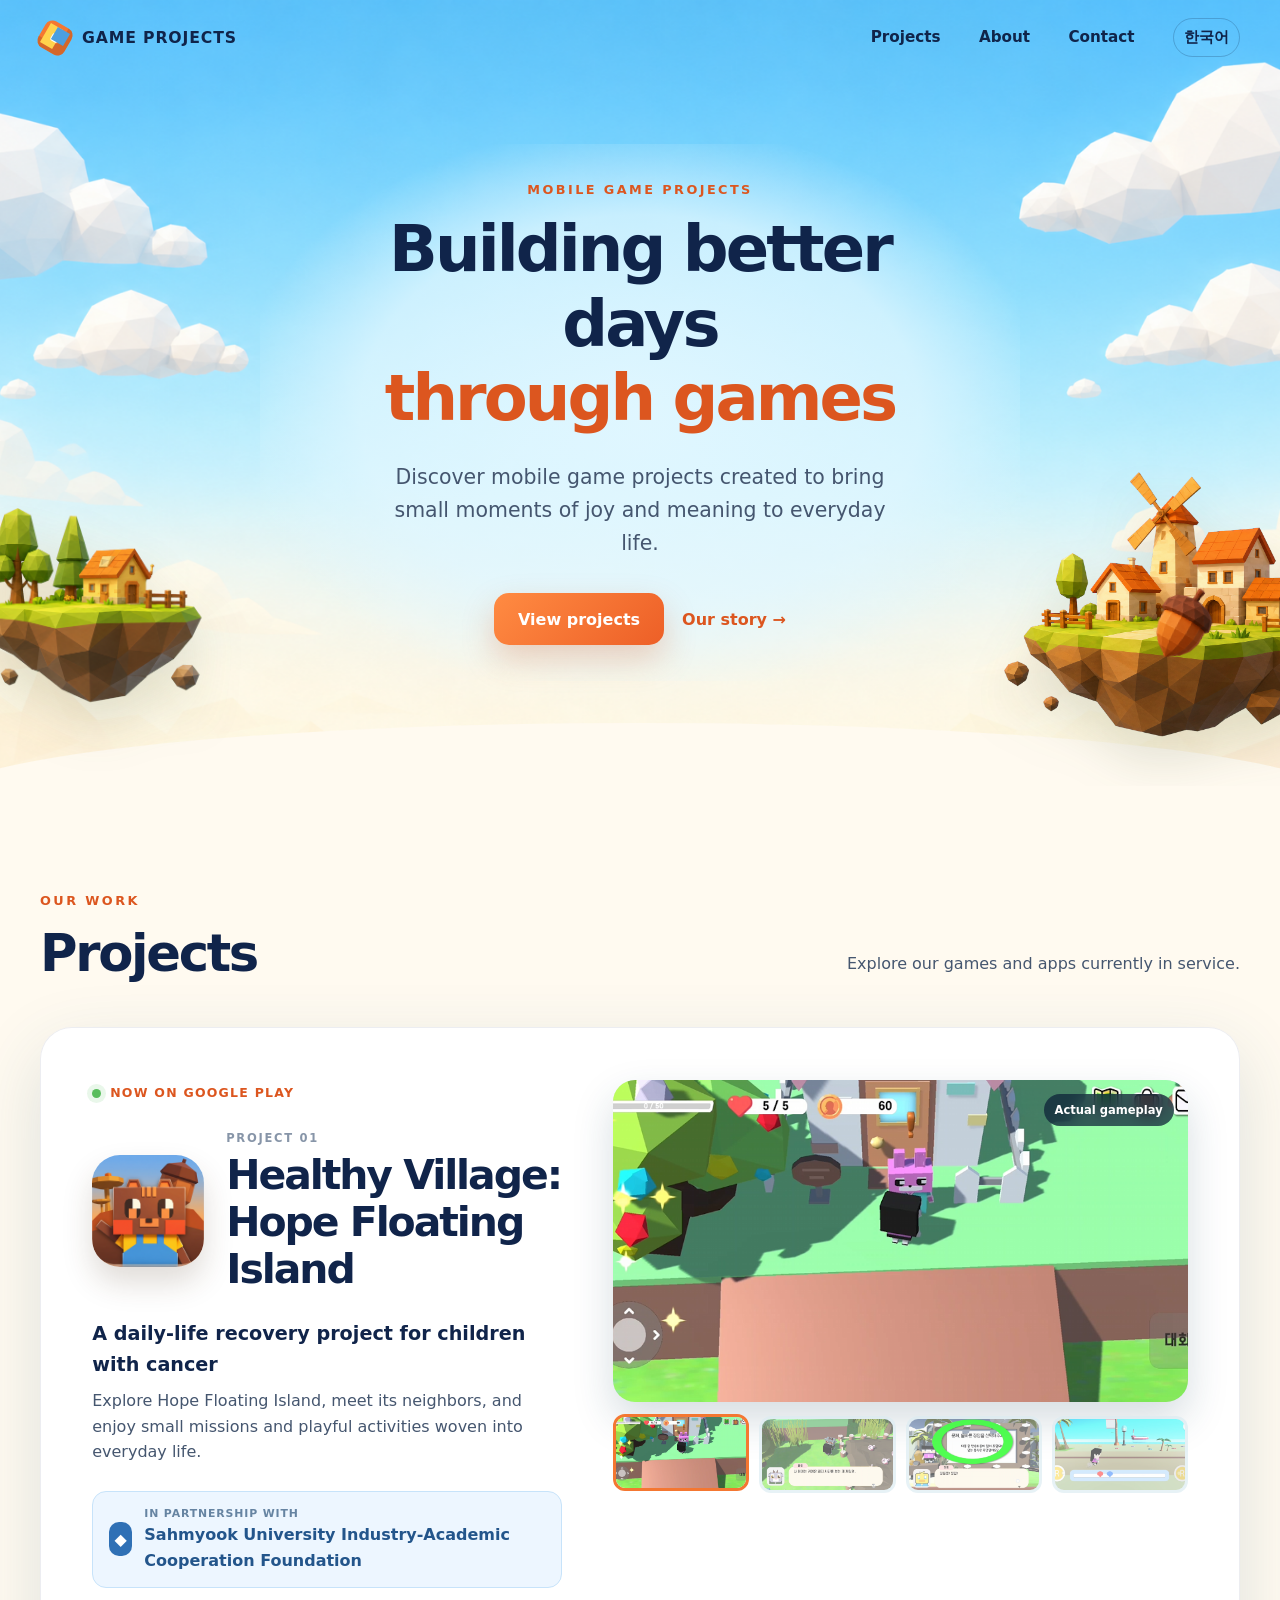
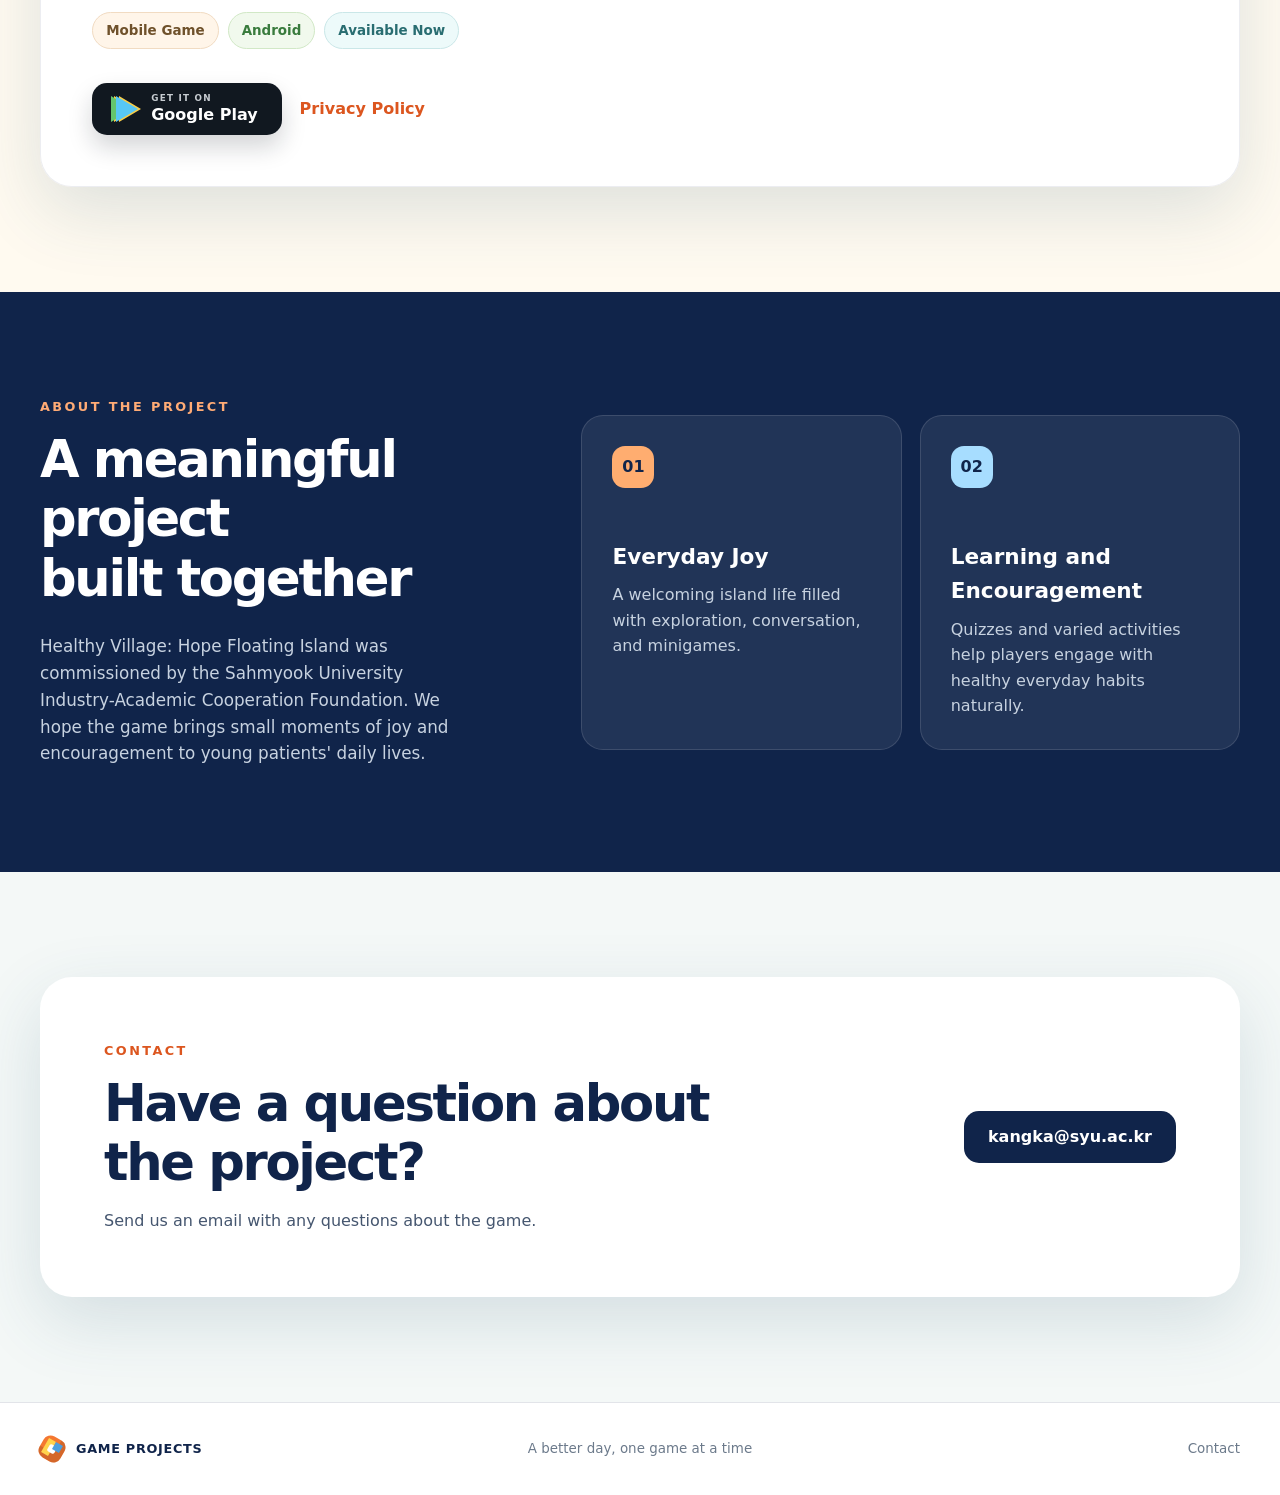
==== en/index.html @ 5c79d9a4 "Add English site and localized privacy policies" ====
<!doctype html>
<html lang="en">
<head>
  <meta charset="utf-8">
  <meta name="viewport" content="width=device-width, initial-scale=1">
  <meta name="description" content="Discover mobile game projects designed to bring small moments of joy and meaning to everyday life.">
  <meta name="theme-color" content="#9edcff">
  <meta property="og:type" content="website">
  <meta property="og:title" content="Game Projects">
  <meta property="og:description" content="A better day, one game at a time">
  <meta property="og:image" content="https://taeon44.github.io/assets/images/healthy-village/screenshot-03.jpg">
  <title>Game Projects</title>
  <link rel="canonical" href="https://taeon44.github.io/en/">
  <link rel="alternate" hreflang="ko" href="https://taeon44.github.io/ko/">
  <link rel="alternate" hreflang="en" href="https://taeon44.github.io/en/">
  <link rel="alternate" hreflang="x-default" href="https://taeon44.github.io/ko/">
  <link rel="icon" href="../assets/images/healthy-village/icon.png">
  <link rel="stylesheet" href="../assets/css/style.css">
  <script src="../assets/js/main.js" defer></script>
</head>
<body>
  <a class="skip-link" href="#main">Skip to main content</a>

  <header class="site-header" data-header>
    <div class="container header-inner">
      <a class="brand" href="#top" aria-label="Game Projects home">
        <span class="brand-mark" aria-hidden="true"><i></i></span>
        <span>GAME PROJECTS</span>
      </a>
      <nav class="site-nav" aria-label="Main navigation">
        <a href="#projects">Projects</a>
        <a href="#about">About</a>
        <a href="#contact">Contact</a>
        <a class="language-link" href="../ko/index.html" lang="ko" hreflang="ko" aria-label="한국어로 보기">한국어</a>
      </nav>
    </div>
  </header>

  <main id="main">
    <section class="hero" id="top">
      <img class="hero-scene hero-island-house" src="../assets/images/decor/island-house.png" alt="" aria-hidden="true" fetchpriority="high">
      <img class="hero-scene hero-island-village" src="../assets/images/decor/island-village.png" alt="" aria-hidden="true" fetchpriority="high">
      <img class="hero-scene hero-acorn" src="../assets/images/decor/acorn.png" alt="" aria-hidden="true">
      <div class="container hero-grid">
        <div class="hero-copy reveal">
          <p class="eyebrow">MOBILE GAME PROJECTS</p>
          <h1>Building better days<br><em>through games</em></h1>
          <p class="hero-description">Discover mobile game projects created to bring small moments of joy and meaning to everyday life.</p>
          <div class="hero-actions">
            <a class="button button-primary" href="#projects">View projects</a>
            <a class="text-link" href="#about">Our story <span aria-hidden="true">→</span></a>
          </div>
        </div>
      </div>
    </section>

    <section class="projects section" id="projects">
      <div class="container">
        <div class="section-heading reveal">
          <div>
            <p class="eyebrow">OUR WORK</p>
            <h2>Projects</h2>
          </div>
          <p>Explore our games and apps currently in service.</p>
        </div>

        <div class="projects-grid">
          <article class="project-card reveal" aria-labelledby="healthy-village-title">
            <div class="project-content">
              <div class="project-kicker">
                <span class="status-dot" aria-hidden="true"></span>
                NOW ON GOOGLE PLAY
              </div>
              <div class="project-title-row">
                <img src="../assets/images/healthy-village/icon.png" alt="" width="112" height="112">
                <div>
                  <p class="project-number">PROJECT 01</p>
                  <h3 id="healthy-village-title">Healthy Village:<br>Hope Floating Island</h3>
                </div>
              </div>
              <p class="project-summary">A daily-life recovery project for children with cancer</p>
              <p class="project-description">Explore Hope Floating Island, meet its neighbors, and enjoy small missions and playful activities woven into everyday life.</p>

              <div class="partner-badge">
                <span class="partner-icon" aria-hidden="true">◆</span>
                <span><small>IN PARTNERSHIP WITH</small>Sahmyook University Industry-Academic Cooperation Foundation</span>
              </div>

              <ul class="project-tags" aria-label="Game information">
                <li>Mobile Game</li>
                <li>Android</li>
                <li>Available Now</li>
              </ul>

              <div class="project-actions">
                <a class="button play-button" href="https://play.google.com/store/apps/details?id=com.Loheldi.HealthVillige&amp;hl=en" target="_blank" rel="noopener noreferrer">
                  <span class="play-mark" aria-hidden="true"></span>
                  <span><small>GET IT ON</small>Google Play</span>
                </a>
                <a class="privacy-link" href="../privacy/healthy-village-privacy-policy-en.html">Privacy Policy</a>
              </div>
            </div>

            <div class="project-gallery" data-gallery>
              <div class="gallery-main">
                <img src="../assets/images/healthy-village/screenshot-01.jpg" alt="Exploring Hope Floating Island" data-gallery-main>
                <span>Actual gameplay</span>
              </div>
              <div class="gallery-thumbs" aria-label="Choose a gameplay screenshot">
                <button class="gallery-thumb is-active" type="button" data-src="../assets/images/healthy-village/screenshot-01.jpg" data-alt="Exploring Hope Floating Island" aria-label="View exploration screenshot" aria-pressed="true">
                  <img src="../assets/images/healthy-village/screenshot-01.jpg" alt="">
                </button>
                <button class="gallery-thumb" type="button" data-src="../assets/images/healthy-village/screenshot-02.jpg" data-alt="Talking with a neighbor on the island" aria-label="View conversation screenshot" aria-pressed="false">
                  <img src="../assets/images/healthy-village/screenshot-02.jpg" alt="">
                </button>
                <button class="gallery-thumb" type="button" data-src="../assets/images/healthy-village/screenshot-04.jpg" data-alt="Taking part in a health quiz" aria-label="View quiz screenshot" aria-pressed="false">
                  <img src="../assets/images/healthy-village/screenshot-04.jpg" alt="">
                </button>
                <button class="gallery-thumb" type="button" data-src="../assets/images/healthy-village/screenshot-07.jpg" data-alt="Playing a beach running minigame" aria-label="View minigame screenshot" aria-pressed="false">
                  <img src="../assets/images/healthy-village/screenshot-07.jpg" alt="">
                </button>
              </div>
            </div>
          </article>
        </div>
      </div>
    </section>

    <section class="about section" id="about">
      <div class="container about-grid">
        <div class="about-copy reveal">
          <p class="eyebrow">ABOUT THE PROJECT</p>
          <h2>A meaningful project<br>built together</h2>
          <p>Healthy Village: Hope Floating Island was commissioned by the Sahmyook University Industry-Academic Cooperation Foundation. We hope the game brings small moments of joy and encouragement to young patients' daily lives.</p>
        </div>
        <div class="about-cards reveal">
          <article>
            <span>01</span>
            <h3>Everyday Joy</h3>
            <p>A welcoming island life filled with exploration, conversation, and minigames.</p>
          </article>
          <article>
            <span>02</span>
            <h3>Learning and Encouragement</h3>
            <p>Quizzes and varied activities help players engage with healthy everyday habits naturally.</p>
          </article>
        </div>
      </div>
    </section>

    <section class="contact section" id="contact">
      <div class="container contact-card reveal">
        <div>
          <p class="eyebrow">CONTACT</p>
          <h2>Have a question about the project?</h2>
          <p>Send us an email with any questions about the game.</p>
        </div>
        <a class="button button-dark" href="mailto:kangka@syu.ac.kr">kangka@syu.ac.kr</a>
      </div>
    </section>
  </main>

  <footer class="site-footer">
    <div class="container footer-inner">
      <a class="brand brand-footer" href="#top">
        <span class="brand-mark" aria-hidden="true"><i></i></span>
        <span>GAME PROJECTS</span>
      </a>
      <p>A better day, one game at a time</p>
      <nav aria-label="Footer navigation">
        <a href="mailto:kangka@syu.ac.kr">Contact</a>
      </nav>
    </div>
  </footer>
</body>
</html>
---- assets/css/style.css ----
:root {
  --ink: #10244a;
  --ink-soft: #45566f;
  --sky: #9edcff;
  --sky-light: #eaf8ff;
  --cream: #fffaf0;
  --paper: #ffffff;
  --orange: #f47731;
  --orange-deep: #dc561f;
  --green: #65a74b;
  --line: rgba(16, 36, 74, 0.12);
  --shadow: 0 24px 70px rgba(46, 92, 118, 0.16);
  --radius-lg: 32px;
  --radius-md: 22px;
  --container: 1200px;
}

* {
  box-sizing: border-box;
}

html {
  scroll-behavior: smooth;
  scroll-padding-top: 92px;
}

body {
  margin: 0;
  color: var(--ink);
  background: var(--cream);
  font-family: Pretendard, "Noto Sans KR", "Apple SD Gothic Neo", Inter, system-ui, sans-serif;
  line-height: 1.6;
  word-break: keep-all;
  -webkit-font-smoothing: antialiased;
}

body::selection {
  color: white;
  background: var(--orange);
}

img {
  display: block;
  max-width: 100%;
}

a {
  color: inherit;
  text-decoration: none;
}

button,
a {
  -webkit-tap-highlight-color: transparent;
  touch-action: manipulation;
}

button,
input,
textarea {
  font: inherit;
}

.container {
  width: min(calc(100% - 40px), var(--container));
  margin-inline: auto;
}

.skip-link {
  position: fixed;
  top: 12px;
  left: 12px;
  z-index: 1000;
  padding: 10px 16px;
  color: white;
  background: var(--ink);
  border-radius: 10px;
  transform: translateY(-150%);
}

.skip-link:focus {
  transform: translateY(0);
}

.site-header {
  position: fixed;
  inset: 0 0 auto;
  z-index: 100;
  height: 76px;
  border-bottom: 1px solid transparent;
  transition: background 180ms ease, border-color 180ms ease, box-shadow 180ms ease;
}

.site-header.is-scrolled {
  background: rgba(255, 255, 255, 0.86);
  border-color: var(--line);
  box-shadow: 0 8px 30px rgba(34, 71, 94, 0.08);
  backdrop-filter: blur(18px);
}

.header-inner {
  display: flex;
  align-items: center;
  justify-content: space-between;
  height: 100%;
}

.brand {
  display: inline-flex;
  gap: 12px;
  align-items: center;
  color: var(--ink);
  font-size: 0.98rem;
  font-weight: 900;
  letter-spacing: 0.055em;
}

.brand-mark {
  position: relative;
  width: 30px;
  height: 30px;
  background: var(--orange);
  border-radius: 8px;
  box-shadow: inset -8px -9px 0 rgba(131, 61, 26, 0.28);
  transform: rotate(30deg);
}

.brand-mark::before,
.brand-mark::after,
.brand-mark i {
  content: "";
  position: absolute;
  background: #ffd34d;
}

.brand-mark::before {
  inset: 4px 12px 4px 4px;
}

.brand-mark::after {
  inset: 4px 4px 12px 12px;
  background: #4c9fdf;
}

.brand-mark i {
  width: 8px;
  height: 8px;
  top: 11px;
  left: 11px;
  background: white;
  border-radius: 2px;
}

.site-nav {
  display: flex;
  gap: clamp(20px, 3vw, 42px);
  align-items: center;
  font-size: 0.95rem;
  font-weight: 700;
}

.site-nav a {
  position: relative;
  padding: 8px 0;
}

.site-nav a::after {
  content: "";
  position: absolute;
  left: 0;
  right: 100%;
  bottom: 3px;
  height: 2px;
  background: var(--orange);
  transition: right 180ms ease;
}

.site-nav a:hover::after,
.site-nav a:focus-visible::after {
  right: 0;
}

.site-nav .language-link {
  min-width: 42px;
  padding: 6px 10px;
  text-align: center;
  border: 1px solid rgba(16, 36, 74, 0.22);
  border-radius: 999px;
  transition: color 160ms ease, background 160ms ease, border-color 160ms ease;
}

.site-nav .language-link::after {
  display: none;
}

.site-nav .language-link:hover,
.site-nav .language-link:focus-visible {
  color: white;
  background: var(--ink);
  border-color: var(--ink);
}

.hero {
  position: relative;
  min-height: 720px;
  padding: 144px 0 105px;
  overflow: hidden;
  background: #a9e4ff url("../images/decor/hero-sky.png") center / cover no-repeat;
}

.hero::after {
  content: "";
  position: absolute;
  right: -5%;
  bottom: -92px;
  left: -5%;
  height: 155px;
  background: var(--cream);
  border-radius: 50% 50% 0 0;
}

.hero-grid {
  position: relative;
  z-index: 3;
  display: grid;
  min-height: 450px;
  place-items: center;
}

.hero-copy {
  width: min(100%, 760px);
  padding: 36px 48px;
  text-align: center;
  background: radial-gradient(ellipse at center, rgba(226, 247, 255, 0.94) 0%, rgba(226, 247, 255, 0.72) 52%, transparent 76%);
}

.eyebrow {
  margin: 0 0 12px;
  color: var(--orange-deep);
  font-size: 0.8rem;
  font-weight: 900;
  letter-spacing: 0.19em;
}

.hero h1,
.section h2,
.legal-page h1,
.legal-page h2 {
  margin: 0;
  font-weight: 900;
  line-height: 1.16;
  letter-spacing: -0.045em;
}

.hero h1 {
  max-width: 760px;
  font-size: clamp(3.15rem, 5vw, 5.35rem);
}

.hero h1 em {
  color: var(--orange-deep);
  font-style: normal;
}

.hero-description {
  max-width: 510px;
  margin: 26px auto 0;
  color: var(--ink-soft);
  font-size: clamp(1.05rem, 1.6vw, 1.3rem);
}

.hero-actions,
.project-actions {
  display: flex;
  flex-wrap: wrap;
  gap: 18px;
  align-items: center;
  margin-top: 34px;
}

.hero-actions {
  justify-content: center;
}

.button {
  display: inline-flex;
  align-items: center;
  justify-content: center;
  min-height: 52px;
  padding: 0 24px;
  border-radius: 15px;
  font-weight: 800;
  transition: transform 160ms ease, box-shadow 160ms ease, background 160ms ease;
}

.button:hover,
.button:focus-visible {
  transform: translateY(-2px);
}

.button-primary {
  color: white;
  background: linear-gradient(135deg, #ff8b42, #ed5f27);
  box-shadow: 0 14px 32px rgba(217, 82, 27, 0.25);
}

.text-link,
.privacy-link {
  color: var(--orange-deep);
  font-weight: 800;
  text-decoration: underline;
  text-decoration-color: transparent;
  text-underline-offset: 5px;
  transition: text-decoration-color 160ms ease;
}

.text-link:hover,
.text-link:focus-visible,
.privacy-link:hover,
.privacy-link:focus-visible {
  text-decoration-color: currentColor;
}

.hero-scene {
  position: absolute;
  z-index: 2;
  height: auto;
  pointer-events: none;
  user-select: none;
  filter: drop-shadow(0 26px 24px rgba(57, 79, 42, 0.14));
}

.hero-island-house {
  bottom: 72px;
  left: max(-110px, calc(50% - 820px));
  width: clamp(330px, 31vw, 545px);
}

.hero-island-village {
  right: max(-155px, calc(50% - 880px));
  bottom: 42px;
  width: clamp(420px, 39vw, 680px);
}

.hero-acorn {
  right: clamp(16px, 4vw, 70px);
  bottom: 118px;
  z-index: 2;
  width: clamp(72px, 7vw, 116px);
  transform: rotate(9deg);
}

.section {
  padding: 105px 0;
}

.section-heading {
  display: flex;
  gap: 32px;
  align-items: flex-end;
  justify-content: space-between;
  margin-bottom: 44px;
}

.section-heading h2,
.about-copy h2,
.contact-card h2 {
  font-size: clamp(2.25rem, 4vw, 3.7rem);
}

.section-heading > p {
  margin: 0 0 7px;
  color: var(--ink-soft);
}

.projects {
  position: relative;
}

.projects-grid {
  display: grid;
  grid-template-columns: repeat(auto-fit, minmax(min(100%, 520px), 1fr));
  gap: 28px;
}

.project-card {
  display: grid;
  grid-template-columns: minmax(0, 0.9fr) minmax(360px, 1.1fr);
  gap: clamp(28px, 4vw, 60px);
  padding: clamp(28px, 4vw, 52px);
  background: rgba(255, 255, 255, 0.94);
  border: 1px solid rgba(16, 36, 74, 0.08);
  border-radius: var(--radius-lg);
  box-shadow: var(--shadow);
}

.projects-grid > .project-card:only-child {
  grid-column: 1 / -1;
}

.project-kicker {
  display: inline-flex;
  gap: 9px;
  align-items: center;
  color: var(--orange-deep);
  font-size: 0.78rem;
  font-weight: 900;
  letter-spacing: 0.1em;
}

.status-dot {
  width: 9px;
  height: 9px;
  background: #58bd5c;
  border-radius: 50%;
  box-shadow: 0 0 0 5px rgba(88, 189, 92, 0.13);
}

.project-title-row {
  display: flex;
  gap: 22px;
  align-items: center;
  margin-top: 24px;
}

.project-title-row img {
  flex: 0 0 auto;
  width: 112px;
  height: 112px;
  border-radius: 25%;
  box-shadow: 0 16px 30px rgba(70, 48, 26, 0.17);
}

.project-number {
  margin: 0 0 4px;
  color: #8795a8;
  font-size: 0.72rem;
  font-weight: 800;
  letter-spacing: 0.15em;
}

.project-card h3 {
  margin: 0;
  font-size: clamp(2rem, 3.2vw, 3.2rem);
  line-height: 1.15;
  letter-spacing: -0.05em;
}

.project-summary {
  margin: 26px 0 8px;
  font-size: 1.2rem;
  font-weight: 800;
}

.project-description {
  margin: 0;
  color: var(--ink-soft);
}

.partner-badge {
  display: flex;
  gap: 12px;
  align-items: center;
  width: fit-content;
  margin-top: 26px;
  padding: 13px 16px;
  color: #23558b;
  background: #edf6ff;
  border: 1px solid #c7e3fa;
  border-radius: 14px;
  font-weight: 800;
}

.partner-badge small {
  display: block;
  color: #6684a2;
  font-size: 0.68rem;
  letter-spacing: 0.08em;
}

.partner-icon {
  display: grid;
  width: 34px;
  height: 34px;
  place-items: center;
  color: white;
  background: #2f70b5;
  border-radius: 10px;
}

.project-tags {
  display: flex;
  flex-wrap: wrap;
  gap: 9px;
  padding: 0;
  margin: 24px 0 0;
  list-style: none;
}

.project-tags li {
  padding: 7px 13px;
  color: #6f512b;
  background: #fff5e9;
  border: 1px solid #f1dbc2;
  border-radius: 999px;
  font-size: 0.84rem;
  font-weight: 700;
}

.project-tags li:nth-child(2) {
  color: #397b3d;
  background: #f1f9ed;
  border-color: #d1e8c6;
}

.project-tags li:nth-child(3) {
  color: #296d71;
  background: #edfafa;
  border-color: #cae7e8;
}

.play-button {
  gap: 13px;
  color: white;
  background: #111820;
  box-shadow: 0 12px 25px rgba(17, 24, 32, 0.18);
}

.play-button small {
  display: block;
  margin-bottom: -3px;
  color: #c8cdd2;
  font-size: 0.55rem;
  font-weight: 600;
  letter-spacing: 0.14em;
}

.play-mark {
  width: 0;
  height: 0;
  border-top: 13px solid transparent;
  border-bottom: 13px solid transparent;
  border-left: 22px solid #57c7f5;
  filter: drop-shadow(-5px 0 0 #64c56d) drop-shadow(3px 0 0 #f9cd47);
}

.project-gallery {
  min-width: 0;
}

.gallery-main {
  position: relative;
  overflow: hidden;
  aspect-ratio: 1.78;
  background: #d9edf4;
  border-radius: var(--radius-md);
  box-shadow: 0 18px 40px rgba(27, 67, 89, 0.18);
}

.gallery-main img {
  width: 100%;
  height: 100%;
  object-fit: cover;
  transition: opacity 150ms ease, transform 400ms ease;
}

.gallery-main:hover img {
  transform: scale(1.015);
}

.gallery-main img.is-changing {
  opacity: 0;
}

.gallery-main span {
  position: absolute;
  top: 14px;
  right: 14px;
  padding: 7px 11px;
  color: white;
  background: rgba(12, 31, 55, 0.72);
  border-radius: 999px;
  font-size: 0.72rem;
  font-weight: 700;
  backdrop-filter: blur(8px);
}

.gallery-thumbs {
  display: grid;
  grid-template-columns: repeat(4, 1fr);
  gap: 10px;
  margin-top: 14px;
}

.gallery-thumb {
  position: relative;
  overflow: hidden;
  aspect-ratio: 1.78;
  padding: 0;
  cursor: pointer;
  background: #dcecf2;
  border: 3px solid transparent;
  border-radius: 12px;
  opacity: 0.68;
  transition: opacity 160ms ease, border-color 160ms ease, transform 160ms ease;
}

.gallery-thumb:hover,
.gallery-thumb:focus-visible,
.gallery-thumb.is-active {
  border-color: var(--orange);
  opacity: 1;
  transform: translateY(-2px);
}

.gallery-thumb img {
  width: 100%;
  height: 100%;
  object-fit: cover;
}

.about {
  overflow: hidden;
  color: white;
  background: var(--ink);
}

.about-grid {
  display: grid;
  grid-template-columns: 0.8fr 1.2fr;
  gap: clamp(50px, 8vw, 110px);
  align-items: center;
}

.about .eyebrow {
  color: #ffab75;
}

.about-copy p:last-child {
  max-width: 480px;
  margin: 25px 0 0;
  color: #c7d2e0;
  font-size: 1.05rem;
}

.about-cards {
  display: grid;
  grid-template-columns: repeat(2, 1fr);
  gap: 18px;
}

.about-cards article {
  min-height: 270px;
  padding: 30px;
  background: rgba(255, 255, 255, 0.075);
  border: 1px solid rgba(255, 255, 255, 0.12);
  border-radius: var(--radius-md);
}

.about-cards span {
  display: inline-flex;
  align-items: center;
  justify-content: center;
  width: 42px;
  height: 42px;
  color: var(--ink);
  background: #ffad70;
  border-radius: 13px;
  font-weight: 900;
}

.about-cards article:nth-child(2) span {
  background: #a7ddff;
}

.about-cards h3 {
  margin: 52px 0 8px;
  font-size: 1.35rem;
}

.about-cards p {
  margin: 0;
  color: #c7d2e0;
}

.contact {
  background: #f4f8f7;
}

.contact-card {
  display: flex;
  gap: 40px;
  align-items: center;
  justify-content: space-between;
  padding: clamp(34px, 5vw, 64px);
  background: white;
  border-radius: var(--radius-lg);
  box-shadow: var(--shadow);
}

.contact-card h2 {
  max-width: 680px;
}

.contact-card p:last-child {
  margin: 15px 0 0;
  color: var(--ink-soft);
}

.button-dark {
  flex: 0 0 auto;
  color: white;
  background: var(--ink);
}

.site-footer {
  padding: 34px 0;
  color: #6c7a8b;
  background: white;
  border-top: 1px solid var(--line);
}

.footer-inner {
  display: grid;
  grid-template-columns: 1fr auto 1fr;
  gap: 26px;
  align-items: center;
  font-size: 0.84rem;
}

.brand-footer {
  font-size: 0.8rem;
}

.brand-footer .brand-mark {
  width: 24px;
  height: 24px;
}

.brand-footer .brand-mark i {
  top: 8px;
  left: 8px;
}

.footer-inner p {
  margin: 0;
  text-align: center;
}

.footer-inner nav {
  display: flex;
  gap: 20px;
  justify-content: flex-end;
}

.footer-inner nav a:hover,
.footer-inner nav a:focus-visible {
  color: var(--ink);
}

.reveal {
  opacity: 0;
  transform: translateY(22px);
  transition: opacity 650ms ease, transform 650ms ease;
}

.reveal.is-visible {
  opacity: 1;
  transform: none;
}

/* Language entry */
.language-entry {
  min-height: 100vh;
  background: #a9e4ff url("../images/decor/hero-sky.png") center / cover no-repeat;
}

.language-entry-main {
  display: grid;
  min-height: 100vh;
  padding: 40px 20px;
  place-items: center;
}

.language-entry-card {
  width: min(100%, 560px);
  padding: clamp(34px, 6vw, 58px);
  text-align: center;
  background: rgba(255, 255, 255, 0.9);
  border: 1px solid rgba(255, 255, 255, 0.72);
  border-radius: var(--radius-lg);
  box-shadow: var(--shadow);
  backdrop-filter: blur(18px);
}

.language-entry-card .brand {
  margin-bottom: 42px;
}

.language-entry-card h1 {
  margin: 0;
  font-size: clamp(2.2rem, 7vw, 3.5rem);
  line-height: 1.2;
  letter-spacing: -0.045em;
}

.language-entry-card > p:not(.eyebrow) {
  margin: 15px 0 0;
  color: var(--ink-soft);
}

.language-entry-actions {
  display: grid;
  grid-template-columns: repeat(2, 1fr);
  gap: 12px;
  margin-top: 32px;
}

@media (max-width: 420px) {
  .language-entry-actions {
    grid-template-columns: 1fr;
  }
}

/* Privacy page */
.legal-body {
  background: #f4f8fb;
}

.legal-hero {
  padding: 142px 0 72px;
  background: linear-gradient(155deg, #dff4ff, #fff8eb);
  border-bottom: 1px solid var(--line);
}

.legal-hero h1 {
  font-size: clamp(2.6rem, 5vw, 4.7rem);
}

.legal-hero p:last-child {
  max-width: 650px;
  margin: 18px 0 0;
  color: var(--ink-soft);
  font-size: 1.08rem;
}

.legal-main {
  padding: 70px 0 110px;
}

.legal-layout {
  display: grid;
  grid-template-columns: 230px minmax(0, 1fr);
  gap: 52px;
  align-items: start;
}

.legal-nav {
  position: sticky;
  top: 105px;
  padding: 22px;
  background: white;
  border: 1px solid var(--line);
  border-radius: 18px;
}

.legal-nav strong {
  display: block;
  margin-bottom: 10px;
}

.legal-nav a {
  display: block;
  padding: 7px 0;
  color: var(--ink-soft);
  font-size: 0.87rem;
}

.legal-nav a:hover,
.legal-nav a:focus-visible {
  color: var(--orange-deep);
}

.legal-document {
  padding: clamp(30px, 5vw, 64px);
  background: white;
  border: 1px solid var(--line);
  border-radius: 24px;
  box-shadow: 0 20px 55px rgba(42, 82, 106, 0.09);
}

.legal-meta {
  display: flex;
  gap: 16px;
  align-items: center;
  padding-bottom: 28px;
  margin-bottom: 34px;
  border-bottom: 1px solid var(--line);
}

.legal-meta img {
  width: 64px;
  height: 64px;
  border-radius: 18px;
}

.legal-meta strong,
.legal-meta span {
  display: block;
}

.legal-meta span {
  color: var(--ink-soft);
  font-size: 0.88rem;
}

.legal-document section {
  scroll-margin-top: 105px;
  padding: 10px 0 26px;
}

.legal-document h2 {
  margin-bottom: 14px;
  font-size: 1.5rem;
  letter-spacing: -0.025em;
}

.legal-document h3 {
  margin: 20px 0 8px;
  font-size: 1.05rem;
}

.legal-document p,
.legal-document li {
  color: #48586d;
}

.legal-document ul,
.legal-document ol {
  padding-left: 1.25rem;
}

.legal-document li + li {
  margin-top: 7px;
}

.legal-callout {
  padding: 20px 22px;
  margin: 20px 0;
  color: #23558b;
  background: #eef7ff;
  border-left: 4px solid #4d9de0;
  border-radius: 10px;
}

.legal-contact {
  display: inline-flex;
  margin-top: 8px;
  color: var(--orange-deep);
  font-weight: 800;
}

@media (max-width: 900px) {
  .hero {
    min-height: 690px;
  }

  .hero-grid,
  .about-grid {
    grid-template-columns: 1fr;
  }

  .hero-copy {
    position: relative;
    z-index: 2;
  }

  .hero-island-house {
    left: -175px;
    width: 410px;
    opacity: 0.72;
  }

  .hero-island-village {
    right: -215px;
    width: 520px;
    opacity: 0.72;
  }

  .about-cards {
    max-width: 680px;
  }

  .project-card {
    grid-template-columns: 1fr;
  }

  .project-content {
    width: min(100%, 680px);
    margin-inline: auto;
    text-align: center;
  }

  .project-title-row {
    justify-content: center;
    text-align: left;
  }

  .project-description {
    max-width: 620px;
    margin-inline: auto;
  }

  .partner-badge {
    margin-inline: auto;
  }

  .project-tags,
  .project-actions {
    justify-content: center;
  }

  .project-gallery {
    width: min(100%, 760px);
    margin-inline: auto;
  }

  .contact-card {
    align-items: flex-start;
    flex-direction: column;
  }

  .legal-layout {
    grid-template-columns: 1fr;
  }

  .legal-nav {
    position: static;
    display: none;
  }
}

@media (max-width: 680px) {
  html {
    scroll-padding-top: 82px;
  }

  .container {
    width: min(calc(100% - 28px), var(--container));
  }

  .site-header {
    height: 68px;
  }

  .brand {
    font-size: 0.78rem;
  }

  .brand-mark {
    width: 25px;
    height: 25px;
  }

  .brand-mark i {
    top: 8px;
    left: 8px;
  }

  .site-nav {
    gap: 12px;
    font-size: 0.78rem;
  }

  .site-nav a:nth-child(2) {
    display: none;
  }

  .site-nav a {
    display: inline-flex;
    align-items: center;
    min-height: 44px;
  }

  .site-nav .language-link {
    min-width: 40px;
    min-height: 36px;
    padding: 5px 9px;
  }

  .hero {
    min-height: 650px;
    padding: 108px 0 74px;
    background-position: center top;
  }

  .hero h1 {
    font-size: clamp(2.45rem, 12.5vw, 3.8rem);
  }

  .hero-grid {
    min-height: 450px;
  }

  .hero-copy {
    padding: 24px 8px;
    background: radial-gradient(ellipse at center, rgba(226, 247, 255, 0.98) 0%, rgba(226, 247, 255, 0.84) 58%, transparent 82%);
  }

  .hero-island-house,
  .hero-acorn {
    display: none;
  }

  .hero-island-village {
    right: -155px;
    bottom: 12px;
    width: 430px;
    opacity: 0.42;
  }

  .section {
    padding: 76px 0;
  }

  .section-heading {
    gap: 16px;
    align-items: center;
    flex-direction: column;
    margin-bottom: 28px;
    text-align: center;
  }

  .section-heading > p {
    margin-bottom: 0;
  }

  .project-card {
    padding: 22px;
    border-radius: 24px;
  }

  .project-content {
    text-align: center;
  }

  .project-title-row {
    align-items: center;
    justify-content: center;
    gap: 16px;
    text-align: left;
  }

  .project-title-row img {
    width: 72px;
    height: 72px;
  }

  .project-card h3 {
    min-width: 0;
    font-size: clamp(1.7rem, 8vw, 2rem);
  }

  .partner-badge {
    width: 100%;
    justify-content: center;
  }

  .project-tags {
    justify-content: center;
  }

  .project-actions {
    gap: 10px;
    align-items: center;
    flex-direction: column;
  }

  .play-button {
    width: 100%;
  }

  .privacy-link {
    display: inline-flex;
    align-items: center;
    min-height: 44px;
  }

  .gallery-thumbs {
    gap: 6px;
  }

  .gallery-thumb {
    border-width: 2px;
    border-radius: 8px;
  }

  .about-cards {
    grid-template-columns: 1fr;
  }

  .about-copy,
  .about-cards article {
    text-align: center;
  }

  .about-copy p:last-child {
    margin-inline: auto;
  }

  .about-cards article {
    min-height: 0;
  }

  .about-cards h3 {
    margin-top: 36px;
  }

  .contact-card {
    align-items: center;
    text-align: center;
  }

  .footer-inner {
    grid-template-columns: 1fr;
    justify-items: center;
  }

  .footer-inner nav {
    justify-content: center;
  }

  .legal-hero {
    padding: 118px 0 58px;
  }

  .legal-main {
    padding: 42px 0 76px;
  }

  .legal-document {
    padding: 26px 20px;
    overflow-wrap: anywhere;
  }
}

@media (max-width: 480px) {
  .site-nav {
    gap: 10px;
  }

  .hero {
    min-height: 620px;
  }

  .hero-description {
    margin-top: 20px;
    font-size: 1rem;
  }

  .hero-actions {
    gap: 10px;
    align-items: stretch;
    flex-direction: column;
    margin-top: 26px;
  }

  .hero-actions .button,
  .hero-actions .text-link {
    width: 100%;
  }

  .hero-actions .text-link {
    display: inline-flex;
    align-items: center;
    justify-content: center;
    min-height: 44px;
  }

  .section-heading h2,
  .about-copy h2,
  .contact-card h2 {
    font-size: clamp(2rem, 10vw, 2.5rem);
  }

  .project-card {
    padding: 20px;
  }

  .project-summary {
    margin-top: 22px;
    font-size: 1.08rem;
  }

  .partner-badge {
    padding: 12px;
    font-size: 0.9rem;
  }

  .gallery-thumbs {
    display: flex;
    gap: 8px;
    padding: 2px 2px 8px;
    margin-inline: -2px;
    overflow-x: auto;
    overscroll-behavior-inline: contain;
    scroll-snap-type: inline mandatory;
  }

  .gallery-thumb {
    flex: 0 0 82px;
    min-height: 46px;
    scroll-snap-align: start;
  }

  .contact-card {
    gap: 28px;
    padding: 30px 22px;
  }

  .contact-card .button {
    width: 100%;
    padding-inline: 14px;
    overflow-wrap: anywhere;
  }

  .legal-meta {
    align-items: flex-start;
  }

  .legal-document h2 {
    font-size: 1.35rem;
  }
}

@media (max-width: 360px) {
  .brand > span:last-child {
    display: none;
  }

  .site-nav {
    gap: 8px;
    font-size: 0.75rem;
  }

  .project-title-row {
    gap: 13px;
  }

  .project-title-row img {
    width: 64px;
    height: 64px;
  }

  .project-card h3 {
    font-size: 1.65rem;
  }
}

@media (prefers-reduced-motion: reduce) {
  *,
  *::before,
  *::after {
    scroll-behavior: auto !important;
    transition-duration: 0.01ms !important;
    animation-duration: 0.01ms !important;
    animation-iteration-count: 1 !important;
  }

  .reveal {
    opacity: 1;
    transform: none;
  }
}
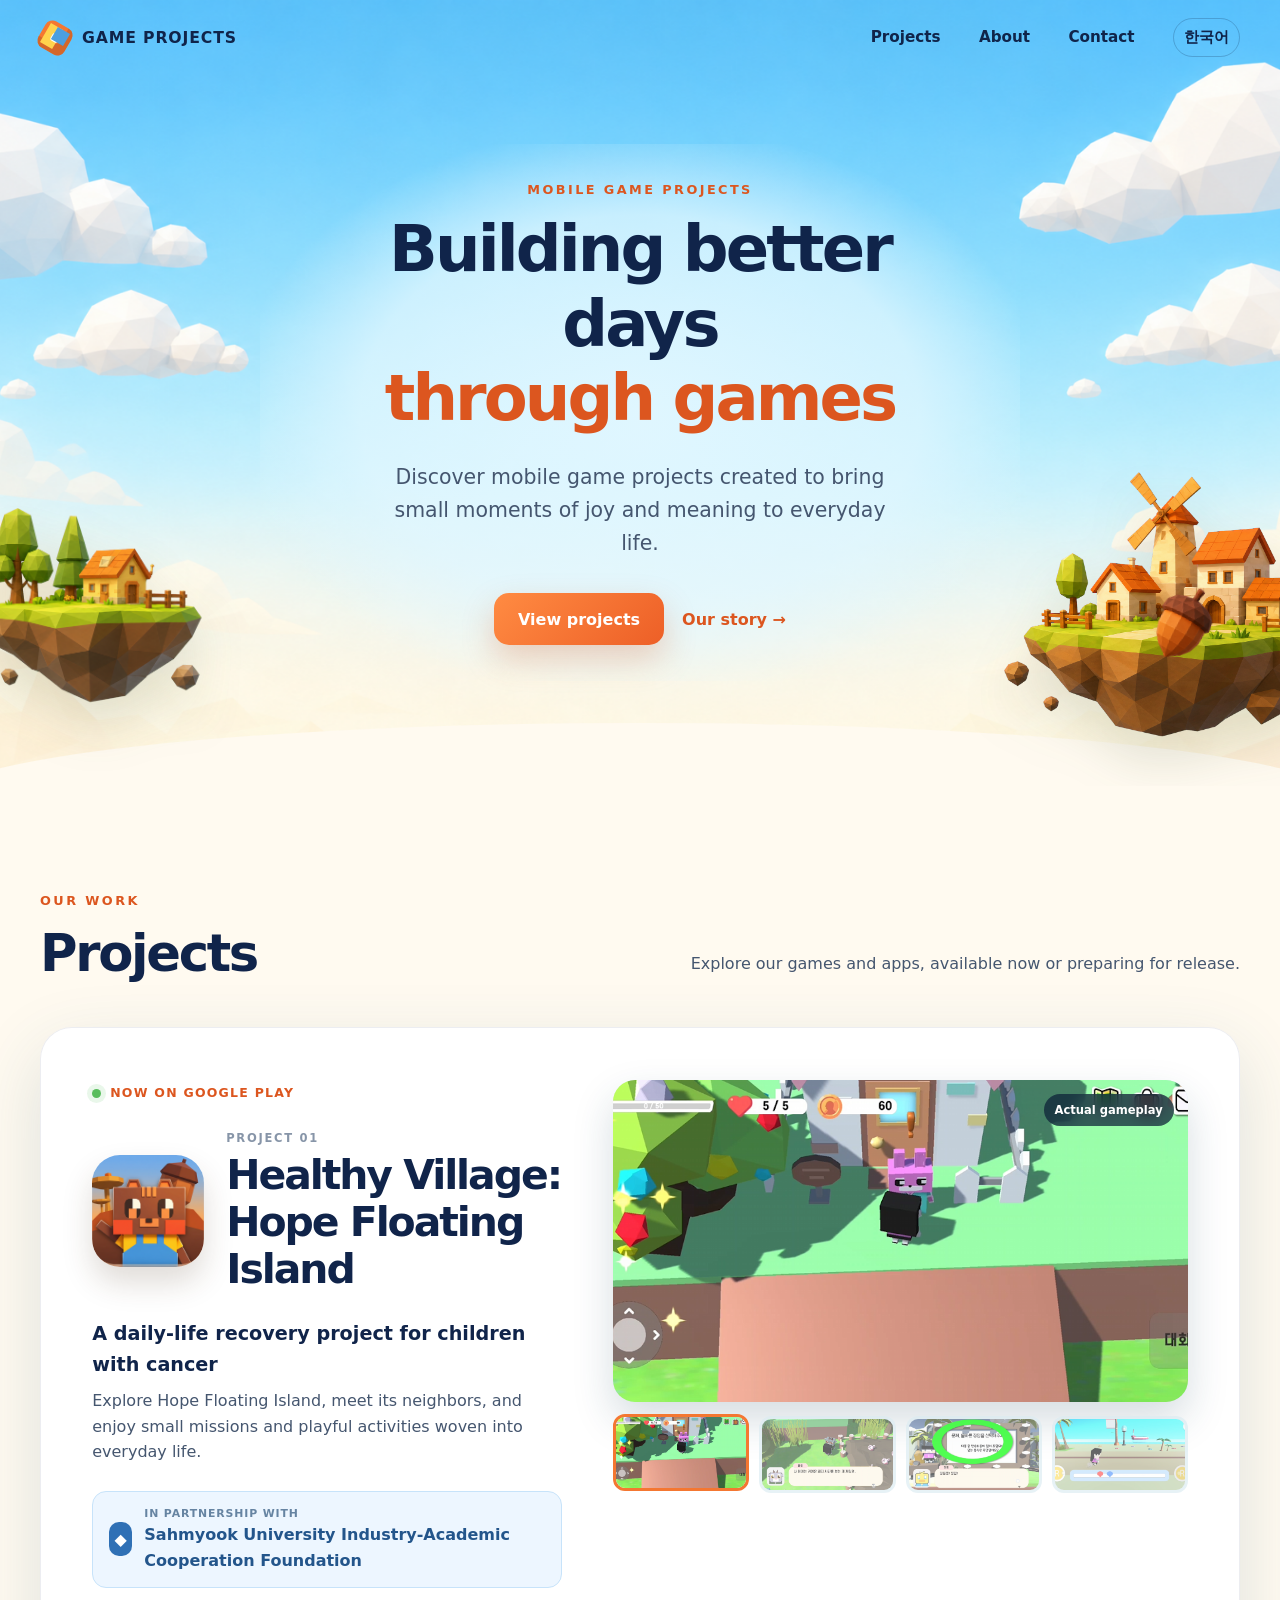
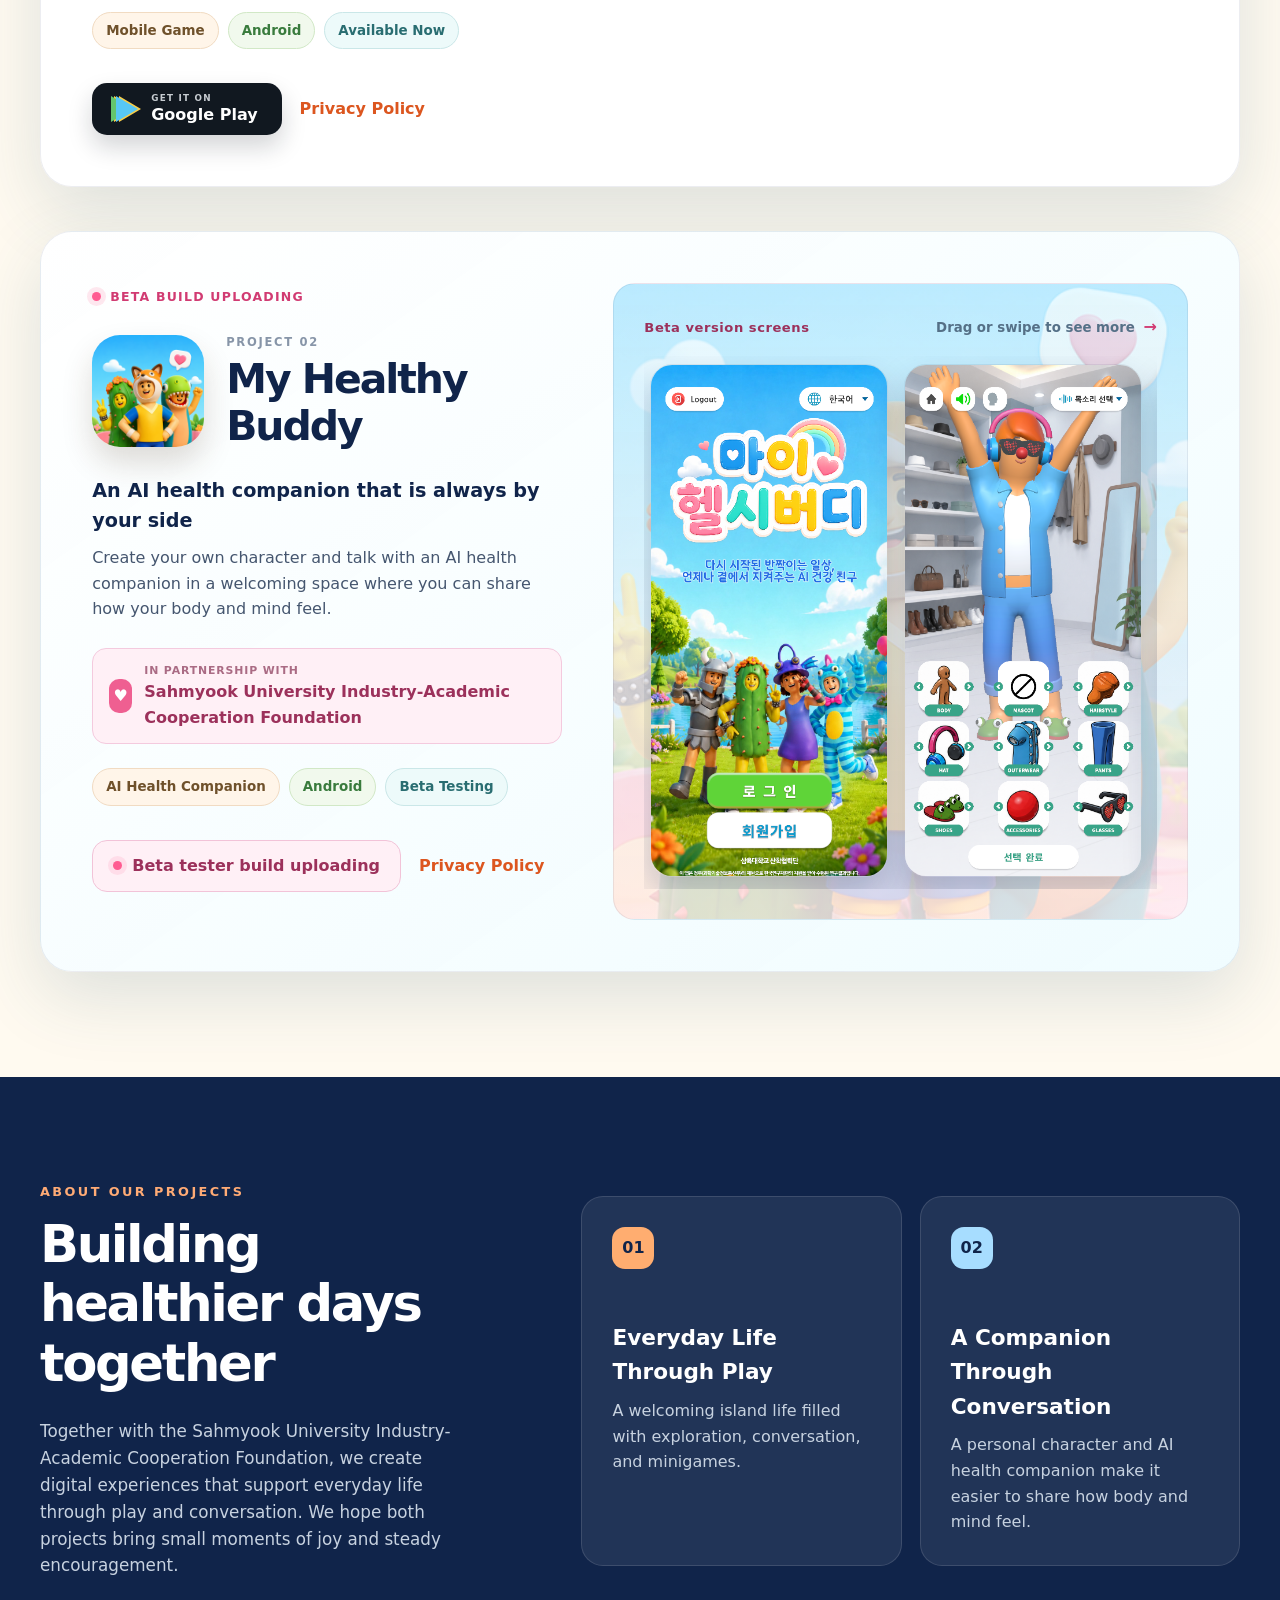
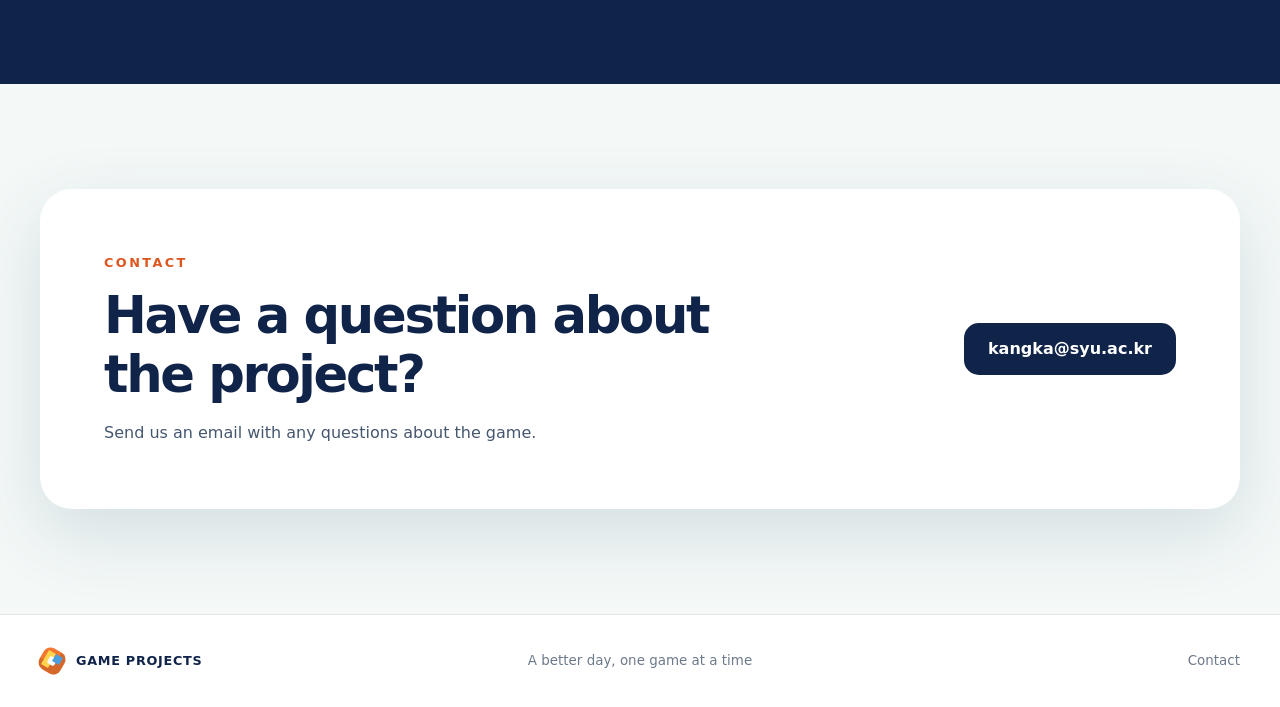
==== commit 11e9c789: "Add My Healthy Buddy project showcase" ====
--- a/en/index.html
+++ b/en/index.html
@@ -61,7 +61,7 @@
             <p class="eyebrow">OUR WORK</p>
             <h2>Projects</h2>
           </div>
-          <p>Explore our games and apps currently in service.</p>
+          <p>Explore our games and apps, available now or preparing for release.</p>
         </div>
 
         <div class="projects-grid">
@@ -122,6 +122,70 @@
               </div>
             </div>
           </article>
+
+          <article class="project-card project-card--buddy reveal" aria-labelledby="healthy-buddy-title">
+            <div class="project-content">
+              <div class="project-kicker project-kicker--beta">
+                <span class="status-dot" aria-hidden="true"></span>
+                BETA BUILD UPLOADING
+              </div>
+              <div class="project-title-row">
+                <img src="../assets/images/my-health-buddy/icon.png" alt="" width="112" height="112">
+                <div>
+                  <p class="project-number">PROJECT 02</p>
+                  <h3 id="healthy-buddy-title">My Healthy<br>Buddy</h3>
+                </div>
+              </div>
+              <p class="project-summary">An AI health companion that is always by your side</p>
+              <p class="project-description">Create your own character and talk with an AI health companion in a welcoming space where you can share how your body and mind feel.</p>
+
+              <div class="partner-badge partner-badge--buddy">
+                <span class="partner-icon" aria-hidden="true">♥</span>
+                <span><small>IN PARTNERSHIP WITH</small>Sahmyook University Industry-Academic Cooperation Foundation</span>
+              </div>
+
+              <ul class="project-tags" aria-label="App information">
+                <li>AI Health Companion</li>
+                <li>Android</li>
+                <li>Beta Testing</li>
+              </ul>
+
+              <div class="project-actions">
+                <span class="beta-label"><span aria-hidden="true"></span>Beta tester build uploading</span>
+                <a class="privacy-link" href="../privacy/my-healthy-buddy-privacy-policy-en.html">Privacy Policy</a>
+              </div>
+            </div>
+
+            <div class="portrait-showcase">
+              <div class="portrait-showcase-heading">
+                <span>Beta version screens</span>
+                <small>Drag or swipe to see more <b aria-hidden="true">→</b></small>
+              </div>
+              <div class="portrait-rail" tabindex="0" role="region" aria-label="My Healthy Buddy app screens. Drag with a mouse or scroll horizontally to browse." data-drag-scroll>
+                <figure class="portrait-shot">
+                  <img src="../assets/images/my-health-buddy/screenshot-01.png" alt="My Healthy Buddy sign-in screen" loading="lazy">
+                </figure>
+                <figure class="portrait-shot">
+                  <img src="../assets/images/my-health-buddy/screenshot-02.png" alt="Customizing a character with outfits and accessories" loading="lazy">
+                </figure>
+                <figure class="portrait-shot">
+                  <img src="../assets/images/my-health-buddy/screenshot-03.png" alt="A character wearing a dinosaur mascot outfit" loading="lazy">
+                </figure>
+                <figure class="portrait-shot">
+                  <img src="../assets/images/my-health-buddy/screenshot-04.png" alt="Customizing a character's appearance and outfit" loading="lazy">
+                </figure>
+                <figure class="portrait-shot">
+                  <img src="../assets/images/my-health-buddy/screenshot-05.png" alt="Talking with the AI health companion" loading="lazy">
+                </figure>
+                <figure class="portrait-shot">
+                  <img src="../assets/images/my-health-buddy/screenshot-06.png" alt="Talking with the AI health companion about physical discomfort" loading="lazy">
+                </figure>
+                <figure class="portrait-shot">
+                  <img src="../assets/images/my-health-buddy/screenshot-07.png" alt="The AI health companion sharing a healthy morning routine" loading="lazy">
+                </figure>
+              </div>
+            </div>
+          </article>
         </div>
       </div>
     </section>
@@ -129,20 +193,20 @@
     <section class="about section" id="about">
       <div class="container about-grid">
         <div class="about-copy reveal">
-          <p class="eyebrow">ABOUT THE PROJECT</p>
-          <h2>A meaningful project<br>built together</h2>
-          <p>Healthy Village: Hope Floating Island was commissioned by the Sahmyook University Industry-Academic Cooperation Foundation. We hope the game brings small moments of joy and encouragement to young patients' daily lives.</p>
+          <p class="eyebrow">ABOUT OUR PROJECTS</p>
+          <h2>Building healthier days<br>together</h2>
+          <p>Together with the Sahmyook University Industry-Academic Cooperation Foundation, we create digital experiences that support everyday life through play and conversation. We hope both projects bring small moments of joy and steady encouragement.</p>
         </div>
         <div class="about-cards reveal">
           <article>
             <span>01</span>
-            <h3>Everyday Joy</h3>
+            <h3>Everyday Life Through Play</h3>
             <p>A welcoming island life filled with exploration, conversation, and minigames.</p>
           </article>
           <article>
             <span>02</span>
-            <h3>Learning and Encouragement</h3>
-            <p>Quizzes and varied activities help players engage with healthy everyday habits naturally.</p>
+            <h3>A Companion Through Conversation</h3>
+            <p>A personal character and AI health companion make it easier to share how body and mind feel.</p>
           </article>
         </div>
       </div>
--- a/assets/css/style.css
+++ b/assets/css/style.css
@@ -379,8 +379,8 @@
 
 .projects-grid {
   display: grid;
-  grid-template-columns: repeat(auto-fit, minmax(min(100%, 520px), 1fr));
-  gap: 28px;
+  grid-template-columns: 1fr;
+  gap: 44px;
 }
 
 .project-card {
@@ -398,6 +398,10 @@
   grid-column: 1 / -1;
 }
 
+.project-card--buddy {
+  background: linear-gradient(145deg, rgba(255, 255, 255, 0.97), rgba(239, 252, 255, 0.94));
+}
+
 .project-kicker {
   display: inline-flex;
   gap: 9px;
@@ -414,6 +418,15 @@
   background: #58bd5c;
   border-radius: 50%;
   box-shadow: 0 0 0 5px rgba(88, 189, 92, 0.13);
+}
+
+.project-kicker--beta {
+  color: #d13b72;
+}
+
+.project-kicker--beta .status-dot {
+  background: #ff5b91;
+  box-shadow: 0 0 0 5px rgba(255, 91, 145, 0.14);
 }
 
 .project-title-row {
@@ -488,6 +501,20 @@
   border-radius: 10px;
 }
 
+.partner-badge--buddy {
+  color: #9c315b;
+  background: #fff0f6;
+  border-color: #f4cade;
+}
+
+.partner-badge--buddy small {
+  color: #aa6b84;
+}
+
+.partner-badge--buddy .partner-icon {
+  background: #ef5f91;
+}
+
 .project-tags {
   display: flex;
   flex-wrap: wrap;
@@ -542,6 +569,28 @@
   border-bottom: 13px solid transparent;
   border-left: 22px solid #57c7f5;
   filter: drop-shadow(-5px 0 0 #64c56d) drop-shadow(3px 0 0 #f9cd47);
+}
+
+.beta-label {
+  display: inline-flex;
+  gap: 10px;
+  align-items: center;
+  min-height: 52px;
+  padding: 0 20px;
+  color: #9c315b;
+  background: #fff0f6;
+  border: 1px solid #f2c3d8;
+  border-radius: 15px;
+  font-weight: 800;
+  text-align: center;
+}
+
+.beta-label > span {
+  width: 9px;
+  height: 9px;
+  background: #ff5b91;
+  border-radius: 50%;
+  box-shadow: 0 0 0 5px rgba(255, 91, 145, 0.13);
 }
 
 .project-gallery {
@@ -619,6 +668,110 @@
   object-fit: cover;
 }
 
+.portrait-showcase {
+  min-width: 0;
+  padding: clamp(18px, 3vw, 30px);
+  background:
+    linear-gradient(rgba(222, 247, 255, 0.78), rgba(255, 241, 246, 0.84)),
+    url("../images/my-health-buddy/feature-graphic.png") center / cover no-repeat;
+  border: 1px solid rgba(16, 36, 74, 0.08);
+  border-radius: var(--radius-md);
+}
+
+.portrait-showcase-heading {
+  display: flex;
+  gap: 16px;
+  align-items: center;
+  justify-content: space-between;
+  margin-bottom: 16px;
+}
+
+.portrait-showcase-heading > span {
+  color: #9c315b;
+  font-size: 0.82rem;
+  font-weight: 900;
+  letter-spacing: 0.04em;
+}
+
+.portrait-showcase-heading small {
+  color: #557087;
+  font-weight: 700;
+}
+
+.portrait-showcase-heading b {
+  display: inline-block;
+  margin-left: 4px;
+  color: #d13b72;
+  font-size: 1rem;
+}
+
+.portrait-rail {
+  display: flex;
+  gap: 16px;
+  padding: 8px 6px 12px;
+  overflow-x: auto;
+  overscroll-behavior-inline: contain;
+  scroll-padding-inline: 6px;
+  scroll-snap-type: inline mandatory;
+  scrollbar-color: rgba(209, 59, 114, 0.48) rgba(255, 255, 255, 0.62);
+  scrollbar-width: thin;
+  cursor: grab;
+  user-select: none;
+}
+
+.portrait-rail.is-dragging,
+.portrait-rail.is-settling {
+  scroll-snap-type: none;
+}
+
+.portrait-rail.is-dragging {
+  cursor: grabbing;
+}
+
+.portrait-rail:focus-visible {
+  outline: 3px solid rgba(209, 59, 114, 0.42);
+  outline-offset: 4px;
+  border-radius: 12px;
+}
+
+.portrait-shot {
+  flex: 0 0 min(78%, 238px);
+  margin: 0;
+  scroll-snap-align: start;
+}
+
+.portrait-shot img {
+  width: 100%;
+  aspect-ratio: 410 / 884;
+  object-fit: cover;
+  border: 1px solid rgba(16, 36, 74, 0.1);
+  border-radius: 22px;
+  box-shadow: 0 18px 35px rgba(16, 36, 74, 0.22);
+  transition: transform 180ms ease, box-shadow 180ms ease;
+  pointer-events: none;
+  user-select: none;
+  -webkit-user-drag: none;
+}
+
+.portrait-shot:hover img {
+  transform: translateY(-4px);
+  box-shadow: 0 24px 42px rgba(16, 36, 74, 0.26);
+}
+
+.portrait-rail::-webkit-scrollbar {
+  height: 8px;
+}
+
+.portrait-rail::-webkit-scrollbar-track {
+  background: rgba(255, 255, 255, 0.62);
+  border-radius: 999px;
+}
+
+.portrait-rail::-webkit-scrollbar-thumb {
+  background: rgba(209, 59, 114, 0.48);
+  border-radius: 999px;
+}
+
 .about {
   overflow: hidden;
   color: white;
@@ -1180,6 +1333,11 @@
     width: 100%;
   }
 
+  .beta-label {
+    width: 100%;
+    justify-content: center;
+  }
+
   .privacy-link {
     display: inline-flex;
     align-items: center;
@@ -1313,6 +1471,20 @@
     scroll-snap-align: start;
   }
 
+  .portrait-showcase {
+    padding: 18px 14px;
+  }
+
+  .portrait-showcase-heading {
+    align-items: flex-start;
+    flex-direction: column;
+    gap: 3px;
+  }
+
+  .portrait-shot {
+    flex-basis: min(82%, 226px);
+  }
+
   .contact-card {
     gap: 28px;
     padding: 30px 22px;
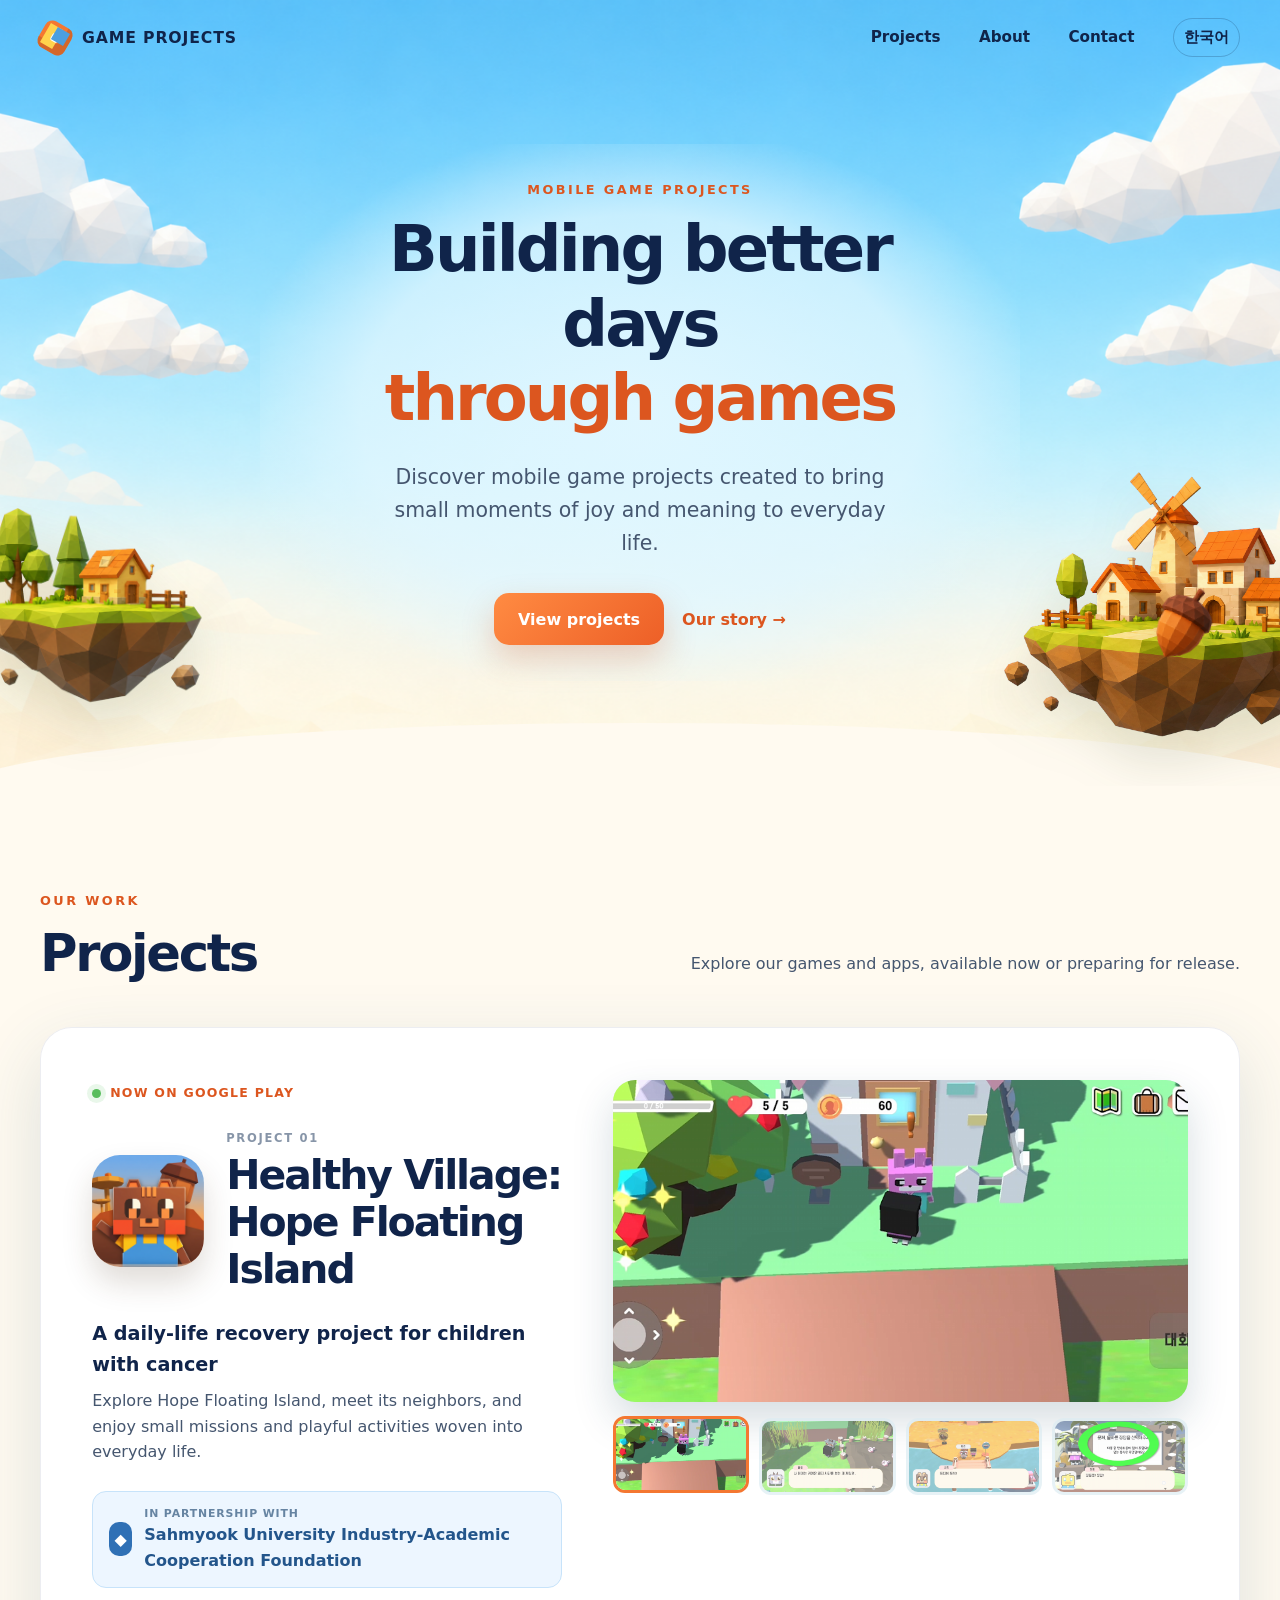
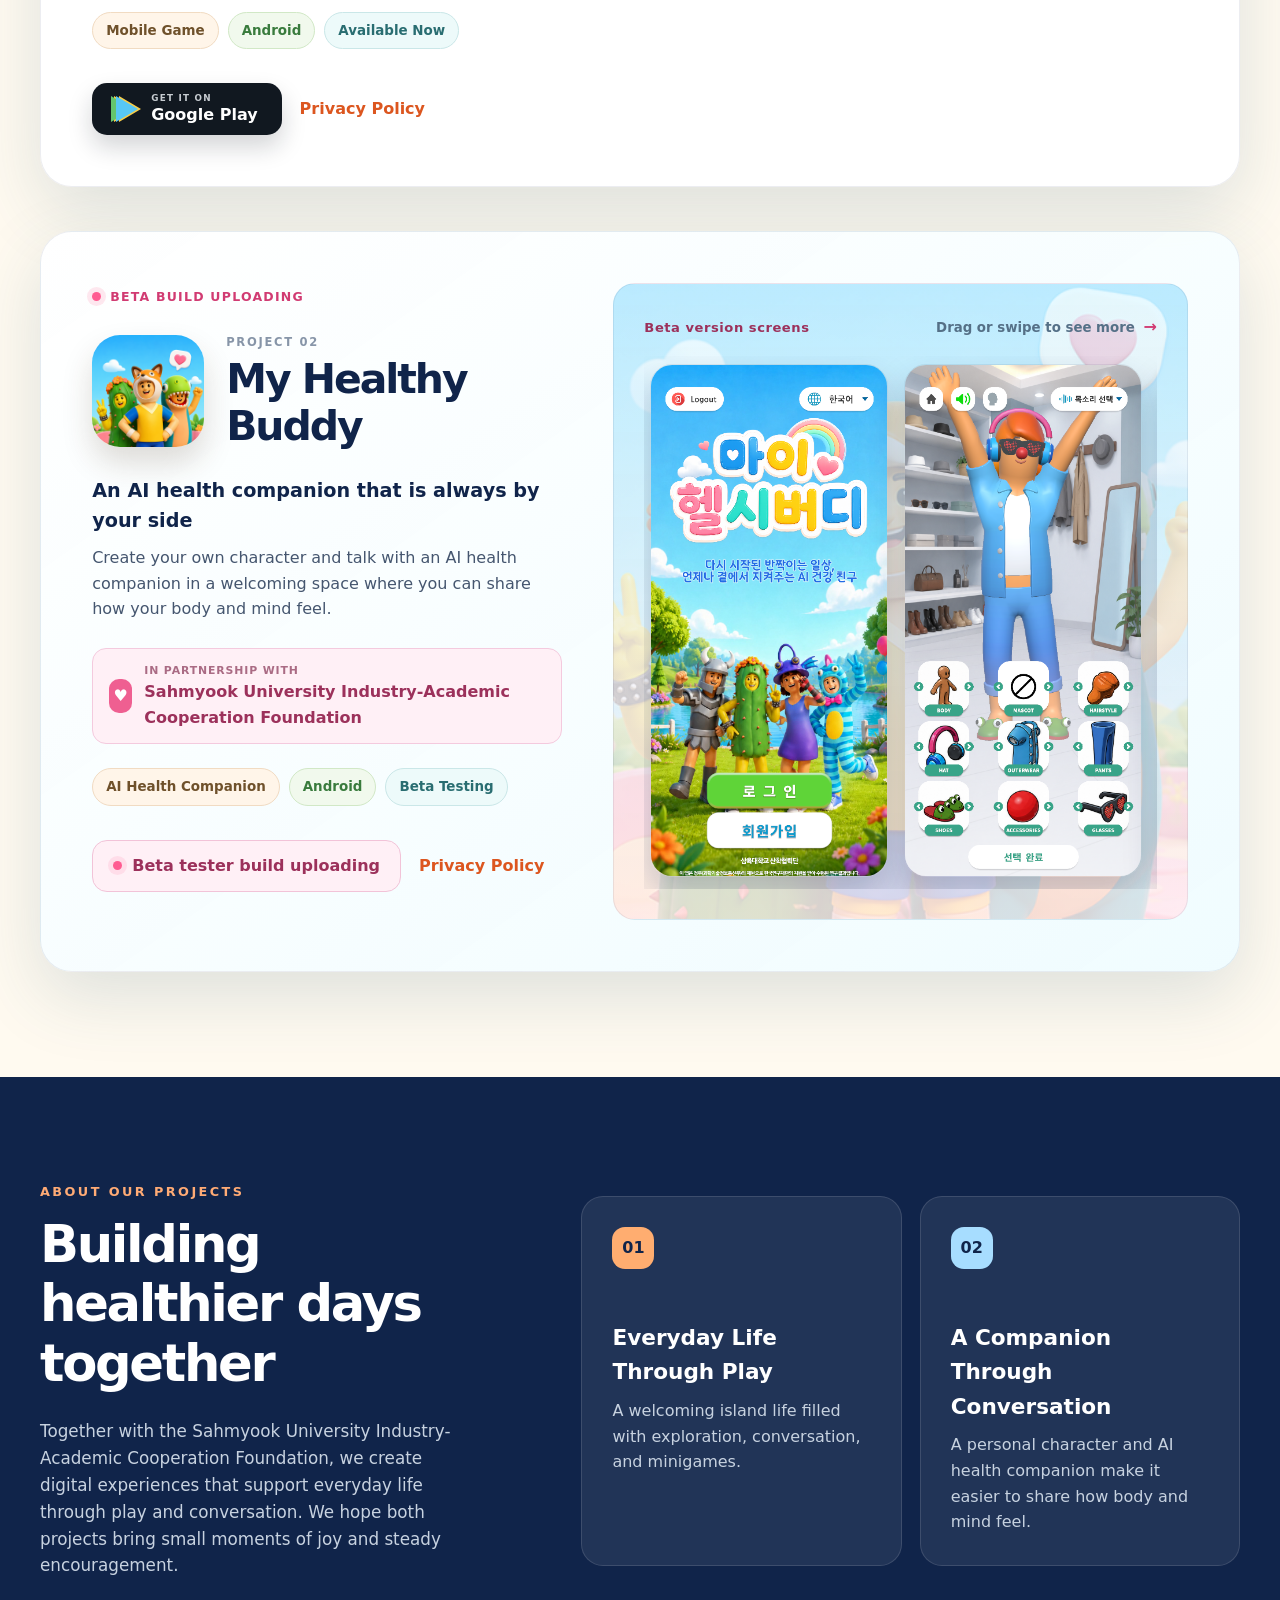
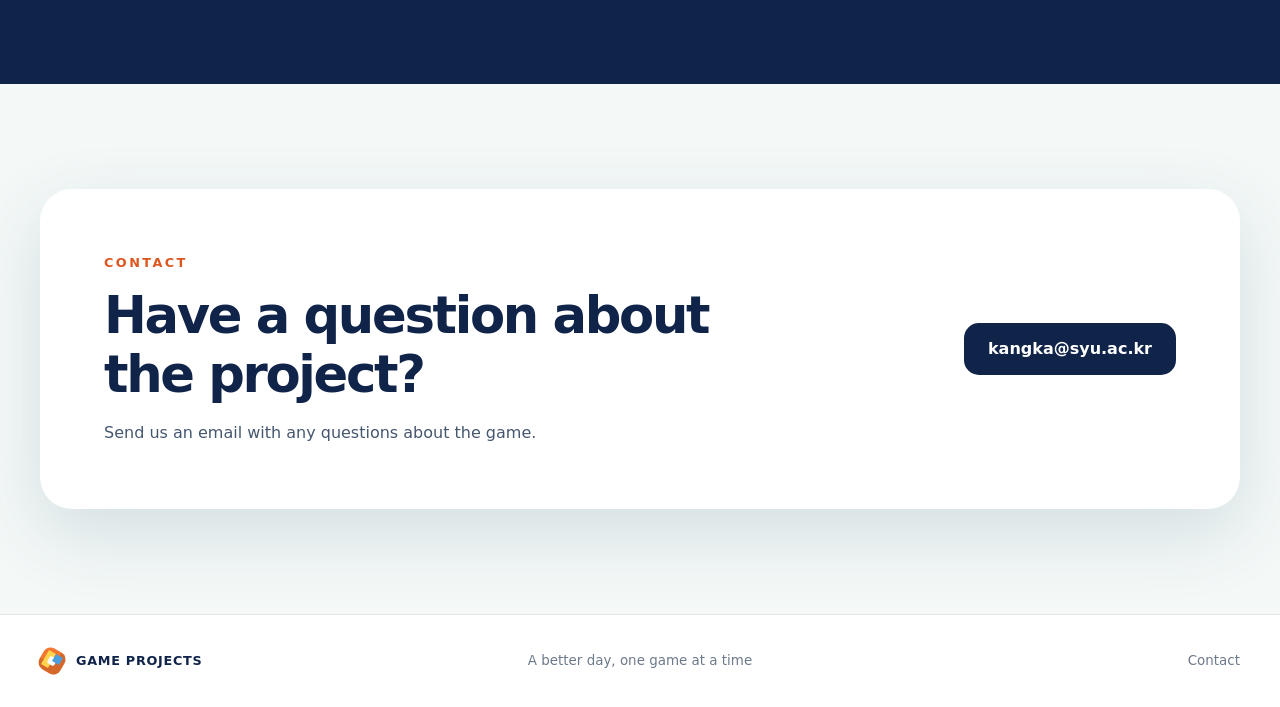
==== commit 0c5e7800: "Improve project galleries and privacy policy" ====
--- a/en/index.html
+++ b/en/index.html
@@ -104,17 +104,25 @@
             <div class="project-gallery" data-gallery>
               <div class="gallery-main">
                 <img src="../assets/images/healthy-village/screenshot-01.jpg" alt="Exploring Hope Floating Island" data-gallery-main>
-                <span>Actual gameplay</span>
-              </div>
-              <div class="gallery-thumbs" aria-label="Choose a gameplay screenshot">
+              </div>
+              <div class="gallery-thumbs gallery-thumbs--scroll" tabindex="0" role="region" aria-label="Choose a gameplay screenshot. Drag with a mouse or scroll horizontally to browse." data-drag-scroll data-drag-item=".gallery-thumb">
                 <button class="gallery-thumb is-active" type="button" data-src="../assets/images/healthy-village/screenshot-01.jpg" data-alt="Exploring Hope Floating Island" aria-label="View exploration screenshot" aria-pressed="true">
                   <img src="../assets/images/healthy-village/screenshot-01.jpg" alt="">
                 </button>
                 <button class="gallery-thumb" type="button" data-src="../assets/images/healthy-village/screenshot-02.jpg" data-alt="Talking with a neighbor on the island" aria-label="View conversation screenshot" aria-pressed="false">
                   <img src="../assets/images/healthy-village/screenshot-02.jpg" alt="">
                 </button>
+                <button class="gallery-thumb" type="button" data-src="../assets/images/healthy-village/screenshot-03.jpg" data-alt="Arriving at a new village by boat" aria-label="View village arrival screenshot" aria-pressed="false">
+                  <img src="../assets/images/healthy-village/screenshot-03.jpg" alt="">
+                </button>
                 <button class="gallery-thumb" type="button" data-src="../assets/images/healthy-village/screenshot-04.jpg" data-alt="Taking part in a health quiz" aria-label="View quiz screenshot" aria-pressed="false">
                   <img src="../assets/images/healthy-village/screenshot-04.jpg" alt="">
+                </button>
+                <button class="gallery-thumb" type="button" data-src="../assets/images/healthy-village/screenshot-05.jpg" data-alt="Climbing a ladder while exploring the autumn village" aria-label="View autumn village exploration screenshot" aria-pressed="false">
+                  <img src="../assets/images/healthy-village/screenshot-05.jpg" alt="">
+                </button>
+                <button class="gallery-thumb" type="button" data-src="../assets/images/healthy-village/screenshot-06.jpg" data-alt="Checking quests and rewards in the mailbox" aria-label="View quest mailbox screenshot" aria-pressed="false">
+                  <img src="../assets/images/healthy-village/screenshot-06.jpg" alt="">
                 </button>
                 <button class="gallery-thumb" type="button" data-src="../assets/images/healthy-village/screenshot-07.jpg" data-alt="Playing a beach running minigame" aria-label="View minigame screenshot" aria-pressed="false">
                   <img src="../assets/images/healthy-village/screenshot-07.jpg" alt="">
--- a/assets/css/style.css
+++ b/assets/css/style.css
@@ -621,24 +621,44 @@
   opacity: 0;
 }
 
-.gallery-main span {
-  position: absolute;
-  top: 14px;
-  right: 14px;
-  padding: 7px 11px;
-  color: white;
-  background: rgba(12, 31, 55, 0.72);
-  border-radius: 999px;
-  font-size: 0.72rem;
-  font-weight: 700;
-  backdrop-filter: blur(8px);
-}
-
 .gallery-thumbs {
   display: grid;
   grid-template-columns: repeat(4, 1fr);
   gap: 10px;
   margin-top: 14px;
+}
+
+.gallery-thumbs--scroll {
+  display: flex;
+  padding: 2px 2px 10px;
+  margin-inline: -2px;
+  overflow-x: auto;
+  overscroll-behavior-inline: contain;
+  scroll-padding-inline: 2px;
+  scroll-snap-type: inline mandatory;
+  scrollbar-color: rgba(244, 119, 49, 0.5) rgba(16, 36, 74, 0.08);
+  scrollbar-width: thin;
+  cursor: grab;
+  user-select: none;
+}
+
+.gallery-thumbs--scroll .gallery-thumb {
+  flex: 0 0 calc((100% - 30px) / 4);
+  scroll-snap-align: start;
+}
+
+.gallery-thumbs--scroll::-webkit-scrollbar {
+  height: 7px;
+}
+
+.gallery-thumbs--scroll::-webkit-scrollbar-track {
+  background: rgba(16, 36, 74, 0.08);
+  border-radius: 999px;
+}
+
+.gallery-thumbs--scroll::-webkit-scrollbar-thumb {
+  background: rgba(244, 119, 49, 0.5);
+  border-radius: 999px;
 }
 
 .gallery-thumb {
@@ -720,18 +740,26 @@
 }
 
 .portrait-rail.is-dragging,
-.portrait-rail.is-settling {
+.portrait-rail.is-settling,
+.gallery-thumbs--scroll.is-dragging,
+.gallery-thumbs--scroll.is-settling {
   scroll-snap-type: none;
 }
 
-.portrait-rail.is-dragging {
+.portrait-rail.is-dragging,
+.gallery-thumbs--scroll.is-dragging {
   cursor: grabbing;
 }
 
-.portrait-rail:focus-visible {
+.portrait-rail:focus-visible,
+.gallery-thumbs--scroll:focus-visible {
   outline: 3px solid rgba(209, 59, 114, 0.42);
   outline-offset: 4px;
   border-radius: 12px;
+}
+
+.gallery-thumbs--scroll:focus-visible {
+  outline-color: rgba(244, 119, 49, 0.48);
 }
 
 .portrait-shot {
@@ -1471,6 +1499,10 @@
     scroll-snap-align: start;
   }
 
+  .gallery-thumbs--scroll .gallery-thumb {
+    flex-basis: 82px;
+  }
+
   .portrait-showcase {
     padding: 18px 14px;
   }
